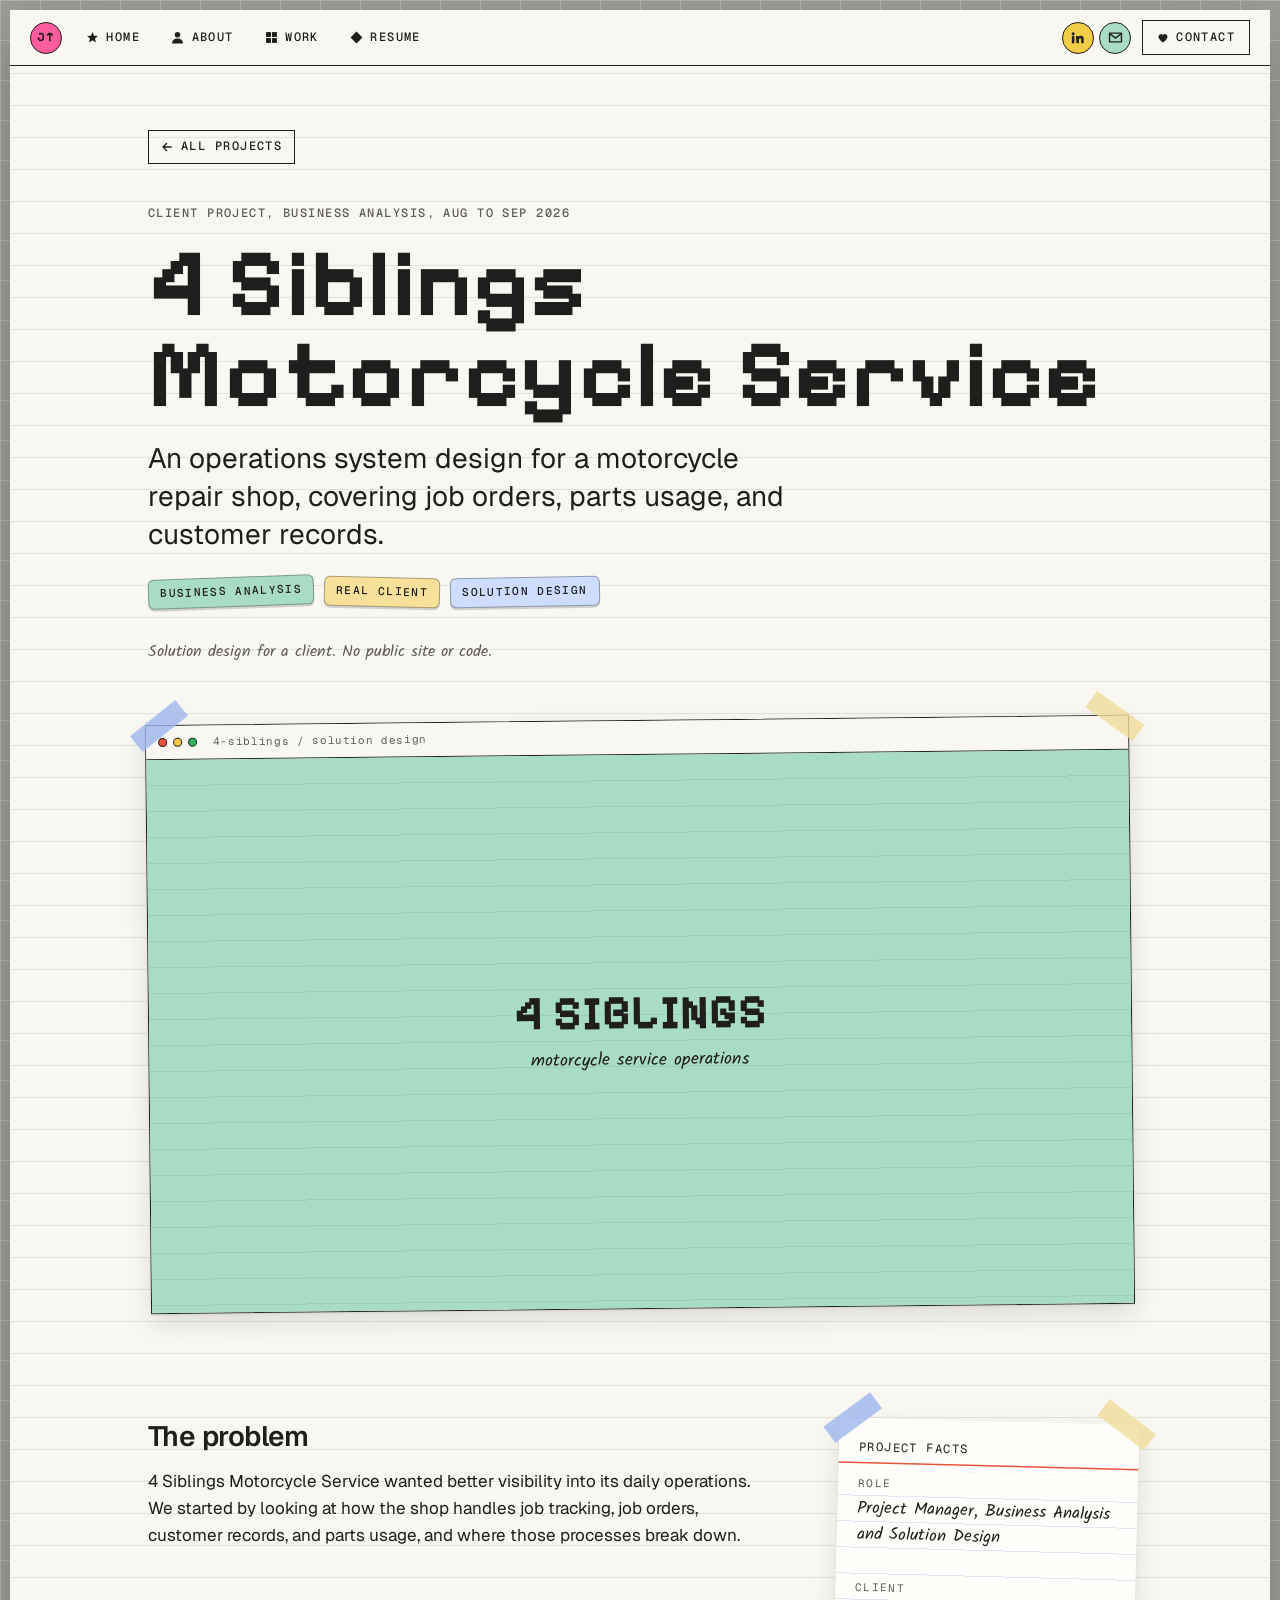
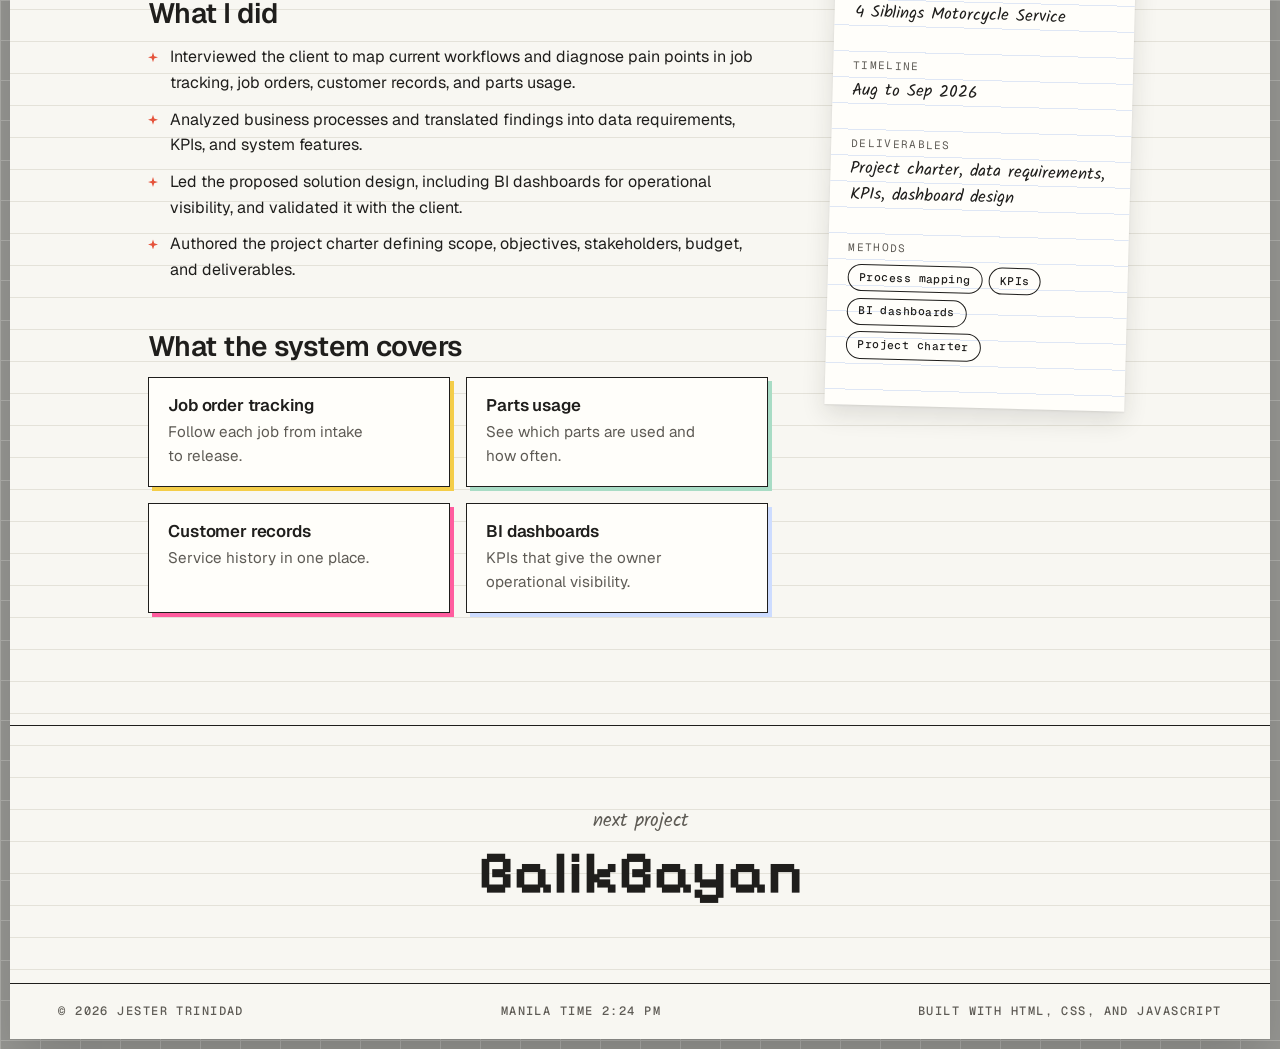
==== projects/4-siblings.html @ 0c41a5ee "Launch Portfolio" ====
<!doctype html>
<html lang="en">
<head>
  <meta charset="utf-8">
  <meta name="viewport" content="width=device-width, initial-scale=1">
  <title>4 Siblings Motorcycle Service | Jester Trinidad</title>
  <meta name="description" content="An operations system design for a motorcycle repair shop, covering job orders, parts usage, and customer records.">
  <meta property="og:title" content="4 Siblings Motorcycle Service | Jester Trinidad">
  <meta property="og:description" content="An operations system design for a motorcycle repair shop, covering job orders, parts usage, and customer records.">
  <link rel="icon" href="../assets/favicon.svg" type="image/svg+xml">
  <link rel="preconnect" href="https://fonts.googleapis.com">
  <link rel="preconnect" href="https://fonts.gstatic.com" crossorigin>
  <link href="https://fonts.googleapis.com/css2?family=Geist:wght@400;500;600&family=Geist+Mono:wght@500&family=Kalam&family=Pixelify+Sans:wght@700&display=swap" rel="stylesheet">
  <link rel="stylesheet" href="../css/base.css">
  <link rel="stylesheet" href="../css/components.css">
  <link rel="stylesheet" href="../css/pages.css">
  <link rel="stylesheet" href="../css/project.css">
</head>
<body>
  <a class="skip-link" href="#main">Skip to content</a>

  <div class="page">

    <!-- ============ Nav ============ -->
    <header class="nav mono">
      <nav class="nav__left" aria-label="Main">
        <a class="nav__logo" href="../index.html" aria-label="Jester Trinidad, home">JT</a>
        <a class="nav__link" href="../index.html">
          <svg viewBox="0 0 24 24" fill="currentColor" aria-hidden="true"><path d="M12 2l2.9 6.6 7.1.6-5.4 4.7 1.6 7.1L12 17.3 5.8 21l1.6-7.1L2 9.2l7.1-.6z"/></svg>
          <span>Home</span>
        </a>
        <a class="nav__link" href="../index.html#about">
          <svg viewBox="0 0 24 24" fill="currentColor" aria-hidden="true"><circle cx="12" cy="7" r="5"/><path d="M2 23c0-6 4.5-9 10-9s10 3 10 9z"/></svg>
          <span>About</span>
        </a>
        <a class="nav__link" href="../index.html#work">
          <svg viewBox="0 0 24 24" fill="currentColor" aria-hidden="true"><rect x="2" y="2" width="9" height="9"/><rect x="13" y="2" width="9" height="9"/><rect x="2" y="13" width="9" height="9"/><rect x="13" y="13" width="9" height="9"/></svg>
          <span>Work</span>
        </a>
        <a class="nav__link" href="../assets/Jester_Trinidad_Resume.pdf" download>
          <svg viewBox="0 0 24 24" fill="currentColor" aria-hidden="true"><path d="M12 1l11 11-11 11L1 12z"/></svg>
          <span>Resume</span>
        </a>
      </nav>

      <div class="nav__right">
        <a class="icon-btn icon-btn--butter" href="https://www.linkedin.com/in/jester-trinidad-b1739522a" target="_blank" rel="noopener" aria-label="LinkedIn">
          <svg viewBox="0 0 24 24" fill="currentColor" aria-hidden="true"><path d="M4.98 3.5a2.5 2.5 0 1 1 0 5 2.5 2.5 0 0 1 0-5zM3 9.5h4V21H3zM9.5 9.5h3.8v1.6h.05c.53-1 1.84-2.05 3.78-2.05 4.04 0 4.79 2.66 4.79 6.12V21h-4v-5.1c0-1.22-.02-2.78-1.7-2.78-1.7 0-1.96 1.33-1.96 2.7V21h-4z"/></svg>
        </a>
        <a class="icon-btn icon-btn--mint" href="mailto:jstr.contact@gmail.com" aria-label="Email">
          <svg viewBox="0 0 24 24" fill="none" stroke="currentColor" stroke-width="2.2" stroke-linejoin="round" aria-hidden="true"><rect x="2.5" y="5" width="19" height="14"/><path d="M3 6l9 7 9-7"/></svg>
        </a>
        <a class="nav__contact" href="../index.html#contact">
          <svg viewBox="0 0 24 24" fill="currentColor" aria-hidden="true"><path d="M12 21s-9-5.6-9-12a5 5 0 0 1 9-3 5 5 0 0 1 9 3c0 6.4-9 12-9 12z"/></svg>
          Contact
        </a>
      </div>
    </header>

    <main id="main">
      <header class="case__hero">
        <a class="case__back mono" href="../index.html#work">
          <svg viewBox="0 0 24 24" fill="none" stroke="currentColor" stroke-width="2.6" stroke-linecap="square" aria-hidden="true"><path d="M20 12H5M11 5l-7 7 7 7"/></svg>
          All projects
        </a>
        <p class="mono case__meta">Client project, business analysis, Aug to Sep 2026</p>
        <h1 class="case__title">4 Siblings Motorcycle Service</h1>
        <p class="case__lede">An operations system design for a motorcycle repair shop, covering job orders, parts usage, and customer records.</p>
        <div class="case__stickers"><span class="sticker sticker--mint" data-drag>Business analysis</span><span class="sticker sticker--butter" data-drag>Real client</span><span class="sticker sticker--sky" data-drag>Solution design</span></div>
        <div class="case__links"><p class="case__note">Solution design for a client. No public site or code.</p></div>
      </header>

      <figure class="case__cover">
        <div class="shot tape "><div class="shot__bar" aria-hidden="true"><span></span><span></span><span></span><span class="shot__url">4-siblings / solution design</span></div><div class="shot__cover" style="--cover: var(--mint);"><strong>4 SIBLINGS</strong><span>motorcycle service operations</span></div></div>
      </figure>

      <section class="section case__body">
        <div class="case__grid">
          <div class="case__main">
            <h2>The problem</h2>
            <p>4 Siblings Motorcycle Service wanted better visibility into its daily operations. We started by looking at how the shop handles job tracking, job orders, customer records, and parts usage, and where those processes break down.</p>

            <h2>What I did</h2>
            <ul class="case__points">
              <li>Interviewed the client to map current workflows and diagnose pain points in job tracking, job orders, customer records, and parts usage.</li>
              <li>Analyzed business processes and translated findings into data requirements, KPIs, and system features.</li>
              <li>Led the proposed solution design, including BI dashboards for operational visibility, and validated it with the client.</li>
              <li>Authored the project charter defining scope, objectives, stakeholders, budget, and deliverables.</li>
            </ul>

            <h2>What the system covers</h2>
            <ul class="features">
              <li class="feature"><h3>Job order tracking</h3><p>Follow each job from intake to release.</p></li>
              <li class="feature"><h3>Parts usage</h3><p>See which parts are used and how often.</p></li>
              <li class="feature"><h3>Customer records</h3><p>Service history in one place.</p></li>
              <li class="feature"><h3>BI dashboards</h3><p>KPIs that give the owner operational visibility.</p></li>
            </ul>

          </div>

          <aside class="index-card tape case__facts">
            <p class="index-card__title">Project facts</p>
            <dl>
              <dt>Role</dt><dd>Project Manager, Business Analysis and Solution Design</dd><dt>Client</dt><dd>4 Siblings Motorcycle Service</dd><dt>Timeline</dt><dd>Aug to Sep 2026</dd><dt>Deliverables</dt><dd>Project charter, data requirements, KPIs, dashboard design</dd>
              <dt>Methods</dt><dd><ul class="tech"><li>Process mapping</li><li>KPIs</li><li>BI dashboards</li><li>Project charter</li></ul></dd>
              
            </dl>
          </aside>
        </div>
      </section>

      <a class="case__next" href="balikbayan.html">
        <span class="hand">next project</span><br>
        <strong>BalikBayan</strong>
      </a>
    </main>

    <footer class="footer mono">
      <span>&copy; <span data-year>2026</span> Jester Trinidad</span>
      <span>Manila time <time data-clock>PH</time></span>
      <span>Built with HTML, CSS, and JavaScript</span>
    </footer>
  </div>

  <div class="toast" role="status" aria-live="polite"></div>

  <script src="../js/main.js" defer></script>
</body>
</html>
---- css/base.css ----
/* ==========================================================
   base.css
   Design tokens, reset, typography, paper backgrounds.
   To change the look of the whole site, start here.
   ========================================================== */

:root {
  /* Color */
  --desk: #9a9a96;          /* grid behind the page */
  --desk-line: #b1b1ad;
  --paper: #f8f7f2;         /* notebook page */
  --paper-rule: #e4e2d9;    /* ruled lines */
  --card: #fffefa;          /* polaroids, index cards */
  --ink: #1f1e1c;           /* main text */
  --ink-soft: #5e5b55;      /* secondary text */
  --line: #1f1e1c;          /* outlines */

  --red: #e5533b;           /* name box outline */
  --blue: #2c59dc;
  --mint: #a8dcc5;
  --butter: #f4cd48;
  --pink: #ff5c9e;
  --green: #2fb35c;
  --sky: #cddcff;

  /* Type */
  --font-pixel: "Pixelify Sans", "Courier New", monospace;
  --font-body: "Geist", "Segoe UI", system-ui, sans-serif;
  --font-mono: "Geist Mono", ui-monospace, "SFMono-Regular", monospace;
  --font-hand: "Kalam", "Segoe Print", cursive;

  --text-xs: 0.75rem;
  --text-sm: 0.875rem;
  --text-base: 1rem;
  --text-lg: 1.1875rem;
  --text-xl: clamp(1.4rem, 1.2rem + 0.9vw, 1.75rem);
  --text-2xl: clamp(1.9rem, 1.4rem + 2.2vw, 2.75rem);
  --text-name: clamp(3.75rem, 2rem + 8vw, 8.5rem);

  /* Space */
  --gutter: clamp(1.25rem, 4vw, 3rem);
  --section: clamp(4rem, 9vw, 7rem);

  /* Shape and depth */
  --radius-sm: 4px;
  --radius-md: 10px;
  --shadow-soft: 0 1px 2px rgba(31, 30, 28, 0.08), 0 10px 24px rgba(31, 30, 28, 0.12);
  --shadow-lift: 0 2px 6px rgba(31, 30, 28, 0.1), 0 20px 40px rgba(31, 30, 28, 0.18);

  /* Motion */
  --ease: cubic-bezier(0.22, 0.7, 0.2, 1);
  --spring: cubic-bezier(0.34, 1.56, 0.64, 1);
  --dur: 220ms;
}

/* Reset */
*,
*::before,
*::after { box-sizing: border-box; }

html {
  -webkit-text-size-adjust: 100%;
  scroll-behavior: smooth;
  scroll-padding-top: 5rem;
}

body {
  margin: 0;
  padding: clamp(6px, 0.8vw, 12px);
  color: var(--ink);
  font-family: var(--font-body);
  font-size: var(--text-base);
  line-height: 1.6;
  -webkit-font-smoothing: antialiased;
  background-color: var(--desk);
  background-image:
    linear-gradient(var(--desk-line) 1.5px, transparent 1.5px),
    linear-gradient(90deg, var(--desk-line) 1.5px, transparent 1.5px);
  background-size: 40px 40px;
}

img,
svg { display: block; max-width: 100%; }

img { height: auto; }

p,
figure,
h1,
h2,
h3 { margin: 0; }

ul { margin: 0; padding: 0; list-style: none; }

a { color: inherit; }

button { font: inherit; color: inherit; }

h1,
h2,
h3 {
  font-weight: 600;
  line-height: 1.1;
  letter-spacing: -0.02em;
  text-wrap: balance;
}

p { text-wrap: pretty; }

/* The notebook page that holds everything */
.page {
  max-width: 1440px;
  margin-inline: auto;
  overflow: hidden;
  background-color: var(--paper);
  background-image: repeating-linear-gradient(
    to bottom,
    transparent 0 31px,
    var(--paper-rule) 31px 32px
  );
  box-shadow: 0 30px 60px rgba(0, 0, 0, 0.18);
}

/* Shared text styles */
.hand {
  font-family: var(--font-hand);
  font-weight: 400;
  letter-spacing: 0;
}

.mono {
  font-family: var(--font-mono);
  font-size: var(--text-xs);
  font-weight: 500;
  letter-spacing: 0.12em;
  text-transform: uppercase;
}

.muted { color: var(--ink-soft); }

.section { padding: var(--section) var(--gutter); }

/* Accessibility */
.visually-hidden {
  position: absolute !important;
  width: 1px;
  height: 1px;
  overflow: hidden;
  clip: rect(0 0 0 0);
  white-space: nowrap;
}

.skip-link {
  position: absolute;
  left: 1rem;
  top: -100px;
  z-index: 100;
  padding: 0.6rem 1rem;
  background: var(--ink);
  color: var(--paper);
  text-decoration: none;
}

.skip-link:focus { top: 1rem; }

:focus-visible {
  outline: 3px solid var(--blue);
  outline-offset: 3px;
}

::selection { background: var(--butter); }

@media (prefers-reduced-motion: reduce) {
  *,
  *::before,
  *::after {
    animation-duration: 0.01ms !important;
    animation-iteration-count: 1 !important;
    transition-duration: 0.01ms !important;
  }

  html { scroll-behavior: auto; }
}
---- css/components.css ----
/* ==========================================================
   components.css
   Reusable pieces: nav, buttons, stickers, name box, avatars,
   polaroids, tape, skill chips, index cards, project tabs, toast.
   ========================================================== */

/* ---------- Nav ---------- */
.nav {
  position: sticky;
  top: 0;
  z-index: 60;
  display: flex;
  align-items: stretch;
  justify-content: space-between;
  gap: 1rem;
  padding: 0.6rem clamp(0.75rem, 2vw, 1.25rem);
  border-bottom: 1.5px solid var(--line);
  background: var(--paper);
}

.nav__left,
.nav__right {
  display: flex;
  align-items: center;
  gap: 0.35rem;
}

.nav__logo {
  display: grid;
  place-items: center;
  width: 32px;
  height: 32px;
  margin-right: 0.35rem;
  border: 1.5px solid var(--line);
  border-radius: 50%;
  background: var(--pink);
  font: 700 0.8rem/1 var(--font-pixel);
  text-decoration: none;
  transition: transform 400ms var(--spring);
}

.nav__logo:hover { transform: rotate(-20deg) scale(1.08); }

.nav__link {
  display: inline-flex;
  align-items: center;
  gap: 0.45rem;
  padding: 0.5rem 0.8rem;
  text-decoration: none;
  transition: background-color var(--dur) var(--ease);
}

.nav__link svg { width: 13px; height: 13px; }

.nav__link:hover { background: rgba(244, 205, 72, 0.45); }

.nav__link[aria-current="page"] { background: var(--butter); }

.icon-btn {
  display: grid;
  place-items: center;
  width: 32px;
  height: 32px;
  border: 1.5px solid var(--line);
  border-radius: 50%;
  text-decoration: none;
  transition: transform 300ms var(--spring);
}

.icon-btn svg { width: 15px; height: 15px; }
.icon-btn:hover { transform: translateY(-3px) rotate(-8deg); }
.icon-btn--butter { background: var(--butter); }
.icon-btn--pink { background: var(--pink); }
.icon-btn--mint { background: var(--mint); }

.nav__contact {
  display: inline-flex;
  align-items: center;
  gap: 0.45rem;
  margin-left: 0.35rem;
  padding: 0.45rem 0.85rem;
  border: 1.5px solid var(--line);
  text-decoration: none;
  transition: background-color var(--dur) var(--ease), color var(--dur) var(--ease);
}

.nav__contact svg { width: 12px; height: 12px; }
.nav__contact:hover { background: var(--ink); color: var(--paper); }

@media (max-width: 760px) {
  .nav__link span { display: none; }
  .nav__link { padding: 0.5rem 0.6rem; }
  .nav__link svg { width: 15px; height: 15px; }
  .icon-btn--mint { display: none; }
}

@media (max-width: 420px) {
  .nav__right .icon-btn { display: none; }
}

/* ---------- Buttons ---------- */
.btn {
  display: inline-flex;
  align-items: center;
  gap: 0.75rem;
  padding: 0.35rem 1.1rem 0.35rem 0.35rem;
  border: 1.5px solid var(--line);
  background: var(--ink);
  color: var(--paper);
  font-family: var(--font-mono);
  font-size: var(--text-xs);
  font-weight: 500;
  letter-spacing: 0.12em;
  text-transform: uppercase;
  text-decoration: none;
  cursor: pointer;
  box-shadow: 0 0 0 var(--ink);
  transition:
    transform var(--dur) var(--ease),
    box-shadow var(--dur) var(--ease);
}

.btn__icon {
  display: grid;
  place-items: center;
  width: 30px;
  height: 30px;
  background: var(--blue);
  color: #fff;
}

.btn__icon svg { width: 13px; height: 13px; transition: transform var(--dur) var(--ease); }

.btn:hover {
  transform: translate(-3px, -3px);
  box-shadow: 4px 4px 0 var(--blue);
}

.btn:hover .btn__icon svg { transform: rotate(45deg); }

.btn:active {
  transform: translate(0, 0);
  box-shadow: 0 0 0 var(--blue);
}

.btn--light {
  background: var(--card);
  color: var(--ink);
}

.btn--light .btn__icon { background: var(--butter); color: var(--ink); }
.btn--light:hover { box-shadow: 4px 4px 0 var(--ink); }

/* ---------- Stickers and notes ---------- */
.sticker {
  display: inline-block;
  padding: 0.3rem 0.7rem;
  border: 1.5px solid rgba(31, 30, 28, 0.35);
  border-radius: 6px;
  font-family: var(--font-mono);
  font-size: 0.7rem;
  font-weight: 500;
  letter-spacing: 0.12em;
  text-transform: uppercase;
  white-space: nowrap;
  box-shadow: 0 2px 0 rgba(31, 30, 28, 0.18);
}

.sticker--mint { background: var(--mint); }
.sticker--butter { background: #f7e19a; }

.note {
  display: inline-block;
  padding: 0.45rem 0.75rem;
  font-family: var(--font-hand);
  font-size: 1rem;
  line-height: 1.2;
  white-space: nowrap;
  box-shadow: var(--shadow-soft);
}

.note--butter { background: var(--butter); }
.note--mint { background: var(--mint); }

/* ---------- Name box ---------- */
.namebox {
  display: inline-block;
  padding: clamp(0.6rem, 1.5vw, 1.1rem) clamp(1.25rem, 3vw, 2.25rem);
  border: 2px solid var(--red);
  border-radius: 4px;
}

.namebox__name {
  display: flex;
  font-family: var(--font-pixel);
  font-size: var(--text-name);
  font-weight: 700;
  line-height: 0.95;
  letter-spacing: 0.02em;
}

.namebox__name span {
  display: inline-block;
  transition: transform 320ms var(--spring), color 200ms var(--ease);
}

.namebox__name span:hover {
  transform: translateY(-10px) rotate(-6deg);
  color: var(--red);
}

/* ---------- Status line ---------- */
.status {
  display: inline-flex;
  align-items: center;
  gap: 0.55rem;
}

.status__dot {
  position: relative;
  width: 8px;
  height: 8px;
  border-radius: 50%;
  background: var(--blue);
}

.status__dot::after {
  content: "";
  position: absolute;
  inset: -4px;
  border-radius: 50%;
  border: 2px solid var(--blue);
  opacity: 0;
  animation: ping 2.4s var(--ease) infinite;
}

@keyframes ping {
  0% { transform: scale(0.6); opacity: 0.8; }
  80%, 100% { transform: scale(1.8); opacity: 0; }
}

/* ---------- Draggable items ---------- */
[data-drag] {
  --dx: 0px;
  --dy: 0px;
  --r: 0deg;
  transform: translate(var(--dx), var(--dy)) rotate(var(--r));
  cursor: grab;
  touch-action: none;
  user-select: none;
  -webkit-user-select: none;
  transition: box-shadow var(--dur) var(--ease), scale var(--dur) var(--ease);
}

[data-drag]:hover { scale: 1.03; }

[data-drag].is-dragging {
  cursor: grabbing;
  scale: 1.06;
  z-index: 40;
  box-shadow: var(--shadow-lift);
}

[data-drag] img { pointer-events: none; }

/* ---------- Avatar ---------- */
.avatar {
  width: clamp(54px, 5.5vw, 70px);
  aspect-ratio: 1;
  padding: 3px;
  border: 3px solid var(--red);
  border-radius: 50%;
  background: var(--card);
  box-shadow: var(--shadow-soft);
}

.avatar img {
  width: 100%;
  height: 100%;
  border-radius: 50%;
  object-fit: cover;
}

/* ---------- Tape ---------- */
.tape {
  position: relative;
}

.tape::before,
.tape::after {
  content: "";
  position: absolute;
  top: -10px;
  width: 58px;
  height: 20px;
  opacity: 0.8;
  pointer-events: none;
}

.tape::before {
  left: -16px;
  background: #9fb6ee;
  transform: rotate(-38deg);
}

.tape::after {
  right: -16px;
  background: #f1dc9a;
  transform: rotate(36deg);
}

/* ---------- Polaroid ---------- */
.polaroid {
  width: 100%;
  padding: 10px 10px 0;
  background: var(--card);
  box-shadow: var(--shadow-soft);
}

.polaroid img {
  width: 100%;
  aspect-ratio: 4 / 5;
  object-fit: cover;
}

.polaroid figcaption {
  padding: 0.45rem 0 0.6rem;
  font-family: var(--font-hand);
  font-size: 0.95rem;
  text-align: center;
}

/* ---------- Boxed label ---------- */
.boxlabel {
  display: inline-block;
  padding: 0.2rem 0.8rem;
  border: 1.5px solid var(--line);
  border-radius: 3px;
  background: var(--paper);
  font-size: var(--text-xl);
  font-weight: 500;
}

/* ---------- Skill chips (torn paper) ---------- */
.chip-row {
  display: flex;
  flex-wrap: wrap;
  justify-content: center;
  gap: 0.75rem 0.9rem;
}

.chip {
  display: inline-flex;
  align-items: stretch;
  gap: 6px;
  transition: transform 320ms var(--spring);
}

.chip:nth-child(odd):hover { transform: rotate(-3deg) translateY(-3px); }
.chip:nth-child(even):hover { transform: rotate(3deg) translateY(-3px); }

.chip__label,
.chip__icon {
  --torn: polygon(
    0 8%, 4% 0, 12% 6%, 22% 1%, 33% 5%, 45% 0, 57% 6%, 68% 1%, 80% 5%, 91% 0, 100% 7%,
    97% 30%, 100% 52%, 97% 74%, 100% 93%,
    90% 100%, 79% 95%, 67% 100%, 55% 94%, 43% 100%, 31% 95%, 20% 100%, 9% 94%, 0 100%,
    3% 76%, 0 54%, 3% 30%
  );
  clip-path: var(--torn);
  background: var(--chip, var(--butter));
}

.chip__label {
  padding: 0.55rem 1.1rem;
  font-size: clamp(0.95rem, 0.85rem + 0.4vw, 1.15rem);
  font-weight: 600;
  color: var(--chip-ink, var(--ink));
}

.chip__icon {
  display: grid;
  place-items: center;
  width: 44px;
  background: var(--chip-2, var(--chip));
  color: var(--chip-ink, var(--ink));
}

.chip__icon svg { width: 20px; height: 20px; }

/* ---------- Index card ---------- */
.index-card {
  /* 18px top padding + 22px title + 12px gap = text starts at 52px.
     Rules repeat every 26px so each line of text sits on one. */
  padding: 18px 1.25rem 1.25rem;
  background:
    linear-gradient(var(--red), var(--red)) 0 44px / 100% 1.5px no-repeat,
    repeating-linear-gradient(to bottom, transparent 0 25px, #dfe7f5 25px 26px) 0 52px / 100% calc(100% - 52px) no-repeat,
    var(--card);
  box-shadow: var(--shadow-soft);
  font-family: var(--font-hand);
  font-size: 1.05rem;
  line-height: 26px;
}

.index-card__title {
  margin-bottom: 12px;
  font-family: var(--font-mono);
  font-size: var(--text-xs);
  letter-spacing: 0.12em;
  line-height: 22px;
  text-transform: uppercase;
}

/* ---------- Project tabs ---------- */
.stack__tabs {
  display: flex;
  overflow-x: auto;
  padding-left: clamp(0.5rem, 2vw, 1rem);
  scrollbar-width: none;
}

.stack__tabs::-webkit-scrollbar { display: none; }

.stack__tab {
  --tab: var(--ink);
  --tab-ink: var(--paper);
  position: relative;
  flex: none;
  display: inline-flex;
  align-items: center;
  gap: 0.6rem;
  margin-right: -18px;
  padding: 0.95rem 2.6rem 0.8rem 1.4rem;
  border: 0;
  background: var(--tab);
  color: var(--tab-ink);
  font-family: var(--font-mono);
  font-size: var(--text-xs);
  font-weight: 500;
  letter-spacing: 0.14em;
  text-transform: uppercase;
  cursor: pointer;
  clip-path: polygon(0 0, calc(100% - 30px) 0, 100% 100%, 0 100%);
  filter: brightness(0.82) saturate(0.85);
  transform: translateY(6px);
  transition:
    transform var(--dur) var(--ease),
    filter var(--dur) var(--ease);
}

.stack__tab svg { width: 10px; height: 10px; }

.stack__tab:hover { transform: translateY(0); filter: none; }

.stack__tab[aria-selected="true"] {
  z-index: 2;
  filter: none;
  transform: translateY(0);
}

.stack__tab:focus-visible { outline-offset: -4px; outline-color: var(--paper); }

.stack__panel {
  --panel: var(--ink);
  --panel-ink: var(--paper);
  display: grid;
  grid-template-columns: minmax(0, 1fr) minmax(0, 0.85fr);
  gap: clamp(2rem, 4vw, 3.5rem);
  padding: clamp(1.75rem, 4vw, 3.25rem);
  background: var(--panel);
  color: var(--panel-ink);
}

.stack__panel[hidden] { display: none; }

.stack__panel.is-entering { animation: panel-in 420ms var(--ease); }

@keyframes panel-in {
  from { opacity: 0; transform: translateY(10px); }
  to { opacity: 1; transform: none; }
}

.panel__meta {
  display: inline-flex;
  align-items: center;
  gap: 0.5rem;
  margin-bottom: 1rem;
}

.panel__meta::before {
  content: "";
  width: 7px;
  height: 7px;
  border-radius: 50%;
  background: currentColor;
}

.panel__title {
  margin-bottom: 0.75rem;
  font-size: clamp(2.25rem, 1.5rem + 3vw, 3.5rem);
  letter-spacing: -0.03em;
}

.panel__lede {
  max-width: 40ch;
  margin-bottom: 1.5rem;
  font-size: var(--text-lg);
  opacity: 0.9;
}

.panel__points li {
  position: relative;
  margin-bottom: 0.6rem;
  padding-left: 1.3rem;
  max-width: 52ch;
}

.panel__points li::before {
  content: "";
  position: absolute;
  left: 0;
  top: 0.55em;
  width: 9px;
  height: 9px;
  background: var(--panel-accent, var(--butter));
  clip-path: polygon(50% 0, 62% 38%, 100% 50%, 62% 62%, 50% 100%, 38% 62%, 0 50%, 38% 38%);
}

.panel__card {
  align-self: center;
  color: var(--ink);
  transform: rotate(1.5deg);
  transition: transform 400ms var(--spring);
}

.panel__card:hover { transform: rotate(-0.5deg) translateY(-4px); }

.panel__card dl {
  margin: 0;
  display: grid;
  gap: 0;
}

.panel__card dt {
  font-family: var(--font-mono);
  font-size: 0.68rem;
  letter-spacing: 0.12em;
  line-height: 26px;
  text-transform: uppercase;
  color: var(--ink-soft);
}

.panel__card dd {
  margin: 0 0 26px;
  font-size: 1.05rem;
}

.panel__card dd:last-child { margin-bottom: 0; }

@media (max-width: 820px) {
  .stack__panel { grid-template-columns: 1fr; }
  .panel__card { max-width: 26rem; }
}

/* ---------- Toast ---------- */
.toast {
  position: fixed;
  left: 50%;
  bottom: 1.5rem;
  z-index: 90;
  padding: 0.7rem 1.1rem;
  background: var(--ink);
  color: var(--paper);
  font-family: var(--font-mono);
  font-size: var(--text-xs);
  letter-spacing: 0.1em;
  text-transform: uppercase;
  box-shadow: 4px 4px 0 var(--green);
  opacity: 0;
  pointer-events: none;
  transform: translate(-50%, 12px);
  transition: opacity var(--dur) var(--ease), transform var(--dur) var(--ease);
}

.toast.is-visible {
  opacity: 1;
  transform: translate(-50%, 0);
}

/* Draggable items need a stacking context */
[data-drag] { position: relative; }

/* ---------- Screenshot in a browser frame ---------- */
.shot {
  display: block;
  border: 1.5px solid var(--line);
  background: var(--card);
  box-shadow: var(--shadow-soft);
  color: var(--ink);
  text-decoration: none;
}

.shot__bar {
  display: flex;
  align-items: center;
  gap: 6px;
  padding: 0.5rem 0.75rem;
  border-bottom: 1.5px solid var(--line);
  background: var(--paper);
}

.shot__bar span:not(.shot__url) {
  width: 9px;
  height: 9px;
  border: 1.5px solid var(--line);
  border-radius: 50%;
}

.shot__bar span:nth-child(1) { background: var(--red); }
.shot__bar span:nth-child(2) { background: var(--butter); }
.shot__bar span:nth-child(3) { background: var(--green); }

.shot__url {
  margin-left: 0.6rem;
  overflow: hidden;
  font-family: var(--font-mono);
  font-size: 0.68rem;
  letter-spacing: 0.06em;
  color: var(--ink-soft);
  white-space: nowrap;
  text-overflow: ellipsis;
}

.shot img {
  width: 100%;
  aspect-ratio: 16 / 9;
  object-fit: cover;
  object-position: top center;
}

/* Cover for projects without a screenshot yet */
.shot__cover {
  display: grid;
  place-content: center;
  gap: 0.6rem;
  aspect-ratio: 16 / 9;
  padding: 1.5rem;
  background:
    repeating-linear-gradient(to bottom, transparent 0 25px, rgba(31, 30, 28, 0.08) 25px 26px),
    var(--cover, var(--mint));
  text-align: center;
}

.shot__cover strong {
  font-family: var(--font-pixel);
  font-size: clamp(1.75rem, 1rem + 3vw, 3rem);
  line-height: 1;
}

.shot__cover span {
  font-family: var(--font-hand);
  font-size: 1.1rem;
}

/* ---------- Tech chips ---------- */
.tech {
  display: flex;
  flex-wrap: wrap;
  gap: 0.4rem;
}

.tech li {
  padding: 0.3rem 0.65rem;
  border: 1.5px solid currentColor;
  border-radius: 999px;
  font-family: var(--font-mono);
  font-size: 0.7rem;
  font-weight: 500;
  letter-spacing: 0.04em;
}

/* ---------- Project panel layout (homepage) ---------- */
.panel__role {
  margin: -0.25rem 0 0.9rem;
  font-weight: 500;
  opacity: 0.85;
}

.panel__label {
  margin: 1.4rem 0 0.6rem;
  opacity: 0.8;
}

.panel__actions {
  margin-top: 1.75rem;
}

.panel__shot {
  align-self: center;
  --r: 1.5deg;
  transform: rotate(var(--r));
  transition: transform 400ms var(--spring), box-shadow 400ms var(--ease);
}

.panel__shot:hover {
  transform: rotate(0deg) translateY(-6px);
  box-shadow: var(--shadow-lift);
}

.btn--light.btn--on-dark:hover { box-shadow: 4px 4px 0 var(--paper); }
---- css/pages.css ----
/* ==========================================================
   pages.css
   Section layouts for the homepage.
   ========================================================== */

/* ---------- Hero ---------- */
.hero {
  padding: clamp(2.5rem, 6vw, 4.5rem) var(--gutter) clamp(3.5rem, 7vw, 5rem);
  text-align: center;
}

.hero__stage {
  position: relative;
  max-width: 920px;
  margin-inline: auto;
  padding-top: 2.75rem;
}

.hero__tag {
  position: absolute;
  top: 0.25rem;
}

.hero__tag--a { left: 17%; --r: -4deg; }
.hero__tag--b { right: 17%; --r: 3deg; }

.hero__hi {
  display: block;
  width: fit-content;
  margin-inline: auto;
  margin-bottom: 0.35rem;
  font-size: 1.15rem;
  line-height: 1;
}

.hero__hi svg {
  width: 46px;
  margin: 0.1rem auto 0;
  color: var(--ink);
}

.hero__notes {
  position: relative;
  display: grid;
  grid-template-columns: 1fr auto 1fr;
  align-items: start;
  gap: 1rem;
  max-width: 760px;
  margin: 0.75rem auto 0;
}

.hero__note-wrap {
  position: relative;
  padding-top: 0.9rem;
}

.hero__note-wrap--left { justify-self: start; }
.hero__note-wrap--right { justify-self: end; }

.hero__note-wrap svg {
  position: absolute;
  top: -1.1rem;
  width: 30px;
  color: var(--ink);
}

.hero__note-wrap--left svg { right: -1.5rem; }
.hero__note-wrap--right svg { left: -1.5rem; transform: scaleX(-1); }

.hero__note-wrap--left .note { --r: -3deg; }
.hero__note-wrap--right .note { --r: 2deg; }

.hero .status {
  padding-top: 0.6rem;
  font-family: var(--font-mono);
  font-size: 0.7rem;
  font-weight: 500;
  letter-spacing: 0.14em;
  text-transform: uppercase;
}

.hero__avatar {
  position: absolute;
}

.hero__avatar--a { left: 1%; top: 40%; --r: -6deg; }
.hero__avatar--b { right: 1%; top: 70%; --r: 8deg; }

.hero__hint {
  position: absolute;
  left: 0;
  top: 22%;
  font-size: 0.9rem;
  color: var(--ink-soft);
  transform: rotate(-4deg);
}

.hero__line {
  max-width: 21ch;
  margin: clamp(2.75rem, 6vw, 4rem) auto 1.75rem;
  font-size: var(--text-2xl);
}

.hero__line .glyph {
  display: inline-block;
  width: 0.78em;
  height: 0.78em;
  margin-inline: 0.12em;
  vertical-align: -0.08em;
  transition: transform 600ms var(--spring);
}

.hero__line .glyph:hover { transform: rotate(180deg) scale(1.15); }

@media (max-width: 760px) {
  .hero__stage { padding-top: 3.5rem; }
  .hero__tag--a { left: 2%; }
  .hero__tag--b { right: 2%; top: 1.9rem; }

  .hero__notes {
    grid-template-columns: 1fr 1fr;
    gap: 1.25rem 0.75rem;
  }

  .hero .status {
    grid-column: 1 / -1;
    grid-row: 2;
    justify-content: center;
  }

  .hero__avatar,
  .hero__hint { display: none; }
}

/* ---------- Divider ---------- */
.divider {
  width: 100%;
  height: 40px;
  color: #b9b6ac;
}

/* ---------- About ---------- */
.about {
  padding-top: 1.5rem;
}

.about__kicker {
  margin-bottom: 1.5rem;
  font-size: 1.1rem;
}

.about__grid {
  display: grid;
  grid-template-columns: 200px minmax(0, 1fr) 230px;
  gap: clamp(1.5rem, 4vw, 3.5rem);
  align-items: start;
  max-width: 1080px;
  margin-inline: auto;
}

.about__photo {
  --r: -5deg;
  margin-top: 3rem;
}

.about__center {
  text-align: center;
}

.about__text {
  max-width: 44ch;
  margin: 1.75rem auto 2.5rem;
  font-family: "Courier Prime", "Courier New", Courier, monospace;
  font-size: clamp(1.05rem, 0.95rem + 0.5vw, 1.25rem);
  line-height: 1.75;
}

.about__card {
  --r: 3deg;
  margin-top: 1rem;
}

.about__card li {
  padding-left: 1.1rem;
  position: relative;
}

.about__card li::before {
  content: "";
  position: absolute;
  left: 0;
  top: 11px;
  width: 6px;
  height: 6px;
  border-radius: 50%;
  background: var(--red);
}

@media (max-width: 900px) {
  .about__grid {
    grid-template-columns: 1fr 1fr;
  }

  .about__center {
    grid-column: 1 / -1;
    grid-row: 1;
  }

  .about__photo { margin-top: 0; max-width: 220px; justify-self: center; }
  .about__card { margin-top: 0; }
}

@media (max-width: 560px) {
  .about__grid { grid-template-columns: 1fr; }
  .about__photo,
  .about__card { justify-self: center; width: min(100%, 260px); }
}

/* ---------- Work ---------- */
.work__head {
  display: flex;
  flex-wrap: wrap;
  align-items: flex-end;
  justify-content: space-between;
  gap: 0.75rem 2rem;
  max-width: 1080px;
  margin: 0 auto 2rem;
}

.work__head .hand { font-size: 1.1rem; margin-bottom: 0.25rem; }
.work__head h2 { font-size: var(--text-2xl); }

.stack {
  max-width: 1080px;
  margin-inline: auto;
  filter: drop-shadow(0 18px 30px rgba(31, 30, 28, 0.16));
}

/* ---------- Paperwork ---------- */
.paperwork__head {
  max-width: 1080px;
  margin: 0 auto 2.25rem;
}

.paperwork__head .hand { font-size: 1.1rem; margin-bottom: 0.25rem; }
.paperwork__head h2 { font-size: var(--text-2xl); }

.paperwork__grid {
  display: grid;
  grid-template-columns: repeat(2, minmax(0, 1fr));
  gap: clamp(1.5rem, 4vw, 3rem);
  max-width: 1080px;
  margin-inline: auto;
}

.paperwork__grid .index-card:first-child { --r: -1.5deg; }
.paperwork__grid .index-card:last-child { --r: 1.5deg; }

.paperwork__grid .index-card {
  transform: rotate(var(--r));
  transition: transform 400ms var(--spring);
}

.paperwork__grid .index-card:hover { transform: rotate(0deg) translateY(-4px); }

.cert-list li {
  display: flex;
  justify-content: space-between;
  gap: 1rem;
}

.cert-list span:last-child { color: var(--ink-soft); white-space: nowrap; }

@media (max-width: 760px) {
  .paperwork__grid { grid-template-columns: 1fr; }
}

/* ---------- Contact ---------- */
.contact {
  text-align: center;
}

.contact .hand {
  margin-bottom: 0.75rem;
  font-size: 1.3rem;
}

.contact .namebox__name {
  justify-content: center;
  font-size: clamp(2.5rem, 1.5rem + 5vw, 5.25rem);
}

.contact__lede {
  max-width: 36rem;
  margin: 1.5rem auto 0;
  color: var(--ink-soft);
  font-size: var(--text-lg);
}

.contact__email {
  display: inline-block;
  margin-top: 0.75rem;
  font-weight: 600;
  font-size: var(--text-xl);
  text-decoration: underline;
  text-decoration-thickness: 2px;
  text-decoration-color: var(--red);
  text-underline-offset: 0.2em;
  overflow-wrap: anywhere;
}

.contact__actions {
  display: flex;
  flex-wrap: wrap;
  justify-content: center;
  gap: 0.9rem;
  margin-top: 2rem;
}

/* ---------- Footer ---------- */
.footer {
  display: flex;
  flex-wrap: wrap;
  justify-content: space-between;
  gap: 0.5rem 2rem;
  padding: 1.1rem var(--gutter);
  border-top: 1.5px solid var(--line);
  background: var(--paper);
  color: var(--ink-soft);
}
---- css/project.css ----
/* ==========================================================
   project.css
   Layout for the project (case study) pages.
   ========================================================== */

.case__hero {
  max-width: 1080px;
  margin-inline: auto;
  padding: clamp(2.5rem, 6vw, 4rem) var(--gutter) 0;
}

.case__back {
  display: inline-flex;
  align-items: center;
  gap: 0.5rem;
  margin-bottom: 2.5rem;
  padding: 0.4rem 0.75rem;
  border: 1.5px solid var(--line);
  text-decoration: none;
  transition: background-color var(--dur) var(--ease), color var(--dur) var(--ease);
}

.case__back svg {
  width: 12px;
  height: 12px;
  transition: transform var(--dur) var(--ease);
}

.case__back:hover { background: var(--ink); color: var(--paper); }
.case__back:hover svg { transform: translateX(-3px); }

.case__meta { margin-bottom: 0.9rem; color: var(--ink-soft); }

.case__title {
  font-family: var(--font-pixel);
  font-size: clamp(2.75rem, 1.5rem + 6vw, 6rem);
  font-weight: 700;
  line-height: 0.95;
  letter-spacing: 0.01em;
}

.case__lede {
  max-width: 44rem;
  margin-top: 1.25rem;
  font-size: var(--text-xl);
  line-height: 1.35;
}

.case__stickers {
  display: flex;
  flex-wrap: wrap;
  gap: 0.6rem;
  margin-top: 1.5rem;
}

.case__stickers .sticker:nth-child(1) { --r: -2deg; }
.case__stickers .sticker:nth-child(2) { --r: 1.5deg; }
.case__stickers .sticker:nth-child(3) { --r: -1deg; }

.sticker--sky { background: var(--sky); }
.sticker--pink { background: #ffc2dc; }

.case__links {
  display: flex;
  flex-wrap: wrap;
  align-items: center;
  gap: 0.9rem;
  margin-top: 2rem;
}

.case__note {
  font-family: var(--font-hand);
  color: var(--ink-soft);
}

.case__cover {
  max-width: 1080px;
  margin: clamp(2.5rem, 5vw, 3.5rem) auto 0;
  padding-inline: var(--gutter);
}

.case__cover .shot {
  transform: rotate(-0.6deg);
}

.case__cover .shot img { aspect-ratio: auto; }

.case__body {
  max-width: 1080px;
  margin-inline: auto;
}

.case__grid {
  display: grid;
  grid-template-columns: minmax(0, 1fr) 300px;
  gap: clamp(2rem, 5vw, 4.5rem);
  align-items: start;
}

.case__main > * + h2 { margin-top: 3rem; }

.case__main h2 {
  margin-bottom: 1rem;
  font-size: var(--text-xl);
}

.case__main p {
  max-width: 62ch;
  font-size: 1.0625rem;
}

.case__main p + p { margin-top: 0.9rem; }

.case__points li {
  position: relative;
  max-width: 62ch;
  margin-bottom: 0.7rem;
  padding-left: 1.4rem;
}

.case__points li::before {
  content: "";
  position: absolute;
  left: 0;
  top: 0.5em;
  width: 10px;
  height: 10px;
  background: var(--red);
  clip-path: polygon(50% 0, 62% 38%, 100% 50%, 62% 62%, 50% 100%, 38% 62%, 0 50%, 38% 38%);
}

.features {
  display: grid;
  grid-template-columns: repeat(2, minmax(0, 1fr));
  gap: 1rem;
}

.feature {
  padding: 1.1rem 1.2rem;
  border: 1.5px solid var(--line);
  background: var(--card);
  transition: transform 300ms var(--spring), box-shadow 300ms var(--ease);
}

.feature:nth-child(4n + 1) { box-shadow: 4px 4px 0 var(--butter); }
.feature:nth-child(4n + 2) { box-shadow: 4px 4px 0 var(--mint); }
.feature:nth-child(4n + 3) { box-shadow: 4px 4px 0 var(--pink); }
.feature:nth-child(4n + 4) { box-shadow: 4px 4px 0 var(--sky); }

.feature:hover { transform: translate(-2px, -2px); }

.feature h3 {
  margin-bottom: 0.35rem;
  font-size: 1.05rem;
  letter-spacing: -0.01em;
}

.feature p {
  color: var(--ink-soft);
  font-size: 0.95rem;
}

.case__facts {
  position: sticky;
  top: 5.5rem;
  --r: 1.5deg;
}

.case__facts dl { margin: 0; }

.case__facts dt {
  font-family: var(--font-mono);
  font-size: 0.68rem;
  letter-spacing: 0.12em;
  text-transform: uppercase;
  color: var(--ink-soft);
}

.case__facts dd { margin: 0 0 26px; }

.case__facts .tech {
  margin-top: 4px;
  font-family: var(--font-body);
  line-height: 1.4;
}

.case__next {
  display: block;
  padding: clamp(3rem, 7vw, 5rem) var(--gutter);
  border-top: 1.5px solid var(--line);
  text-align: center;
  text-decoration: none;
}

.case__next .hand { font-size: 1.2rem; color: var(--ink-soft); }

.case__next strong {
  display: inline-block;
  margin-top: 0.4rem;
  font-family: var(--font-pixel);
  font-size: clamp(2rem, 1.2rem + 3.5vw, 3.75rem);
  line-height: 1;
  transition: color var(--dur) var(--ease), transform 400ms var(--spring);
}

.case__next:hover strong {
  color: var(--red);
  transform: translateX(8px);
}

@media (max-width: 860px) {
  .case__grid { grid-template-columns: 1fr; }
  .case__facts { position: static; max-width: 26rem; }
  .features { grid-template-columns: 1fr; }
}

.case__facts { transform: rotate(var(--r)); }
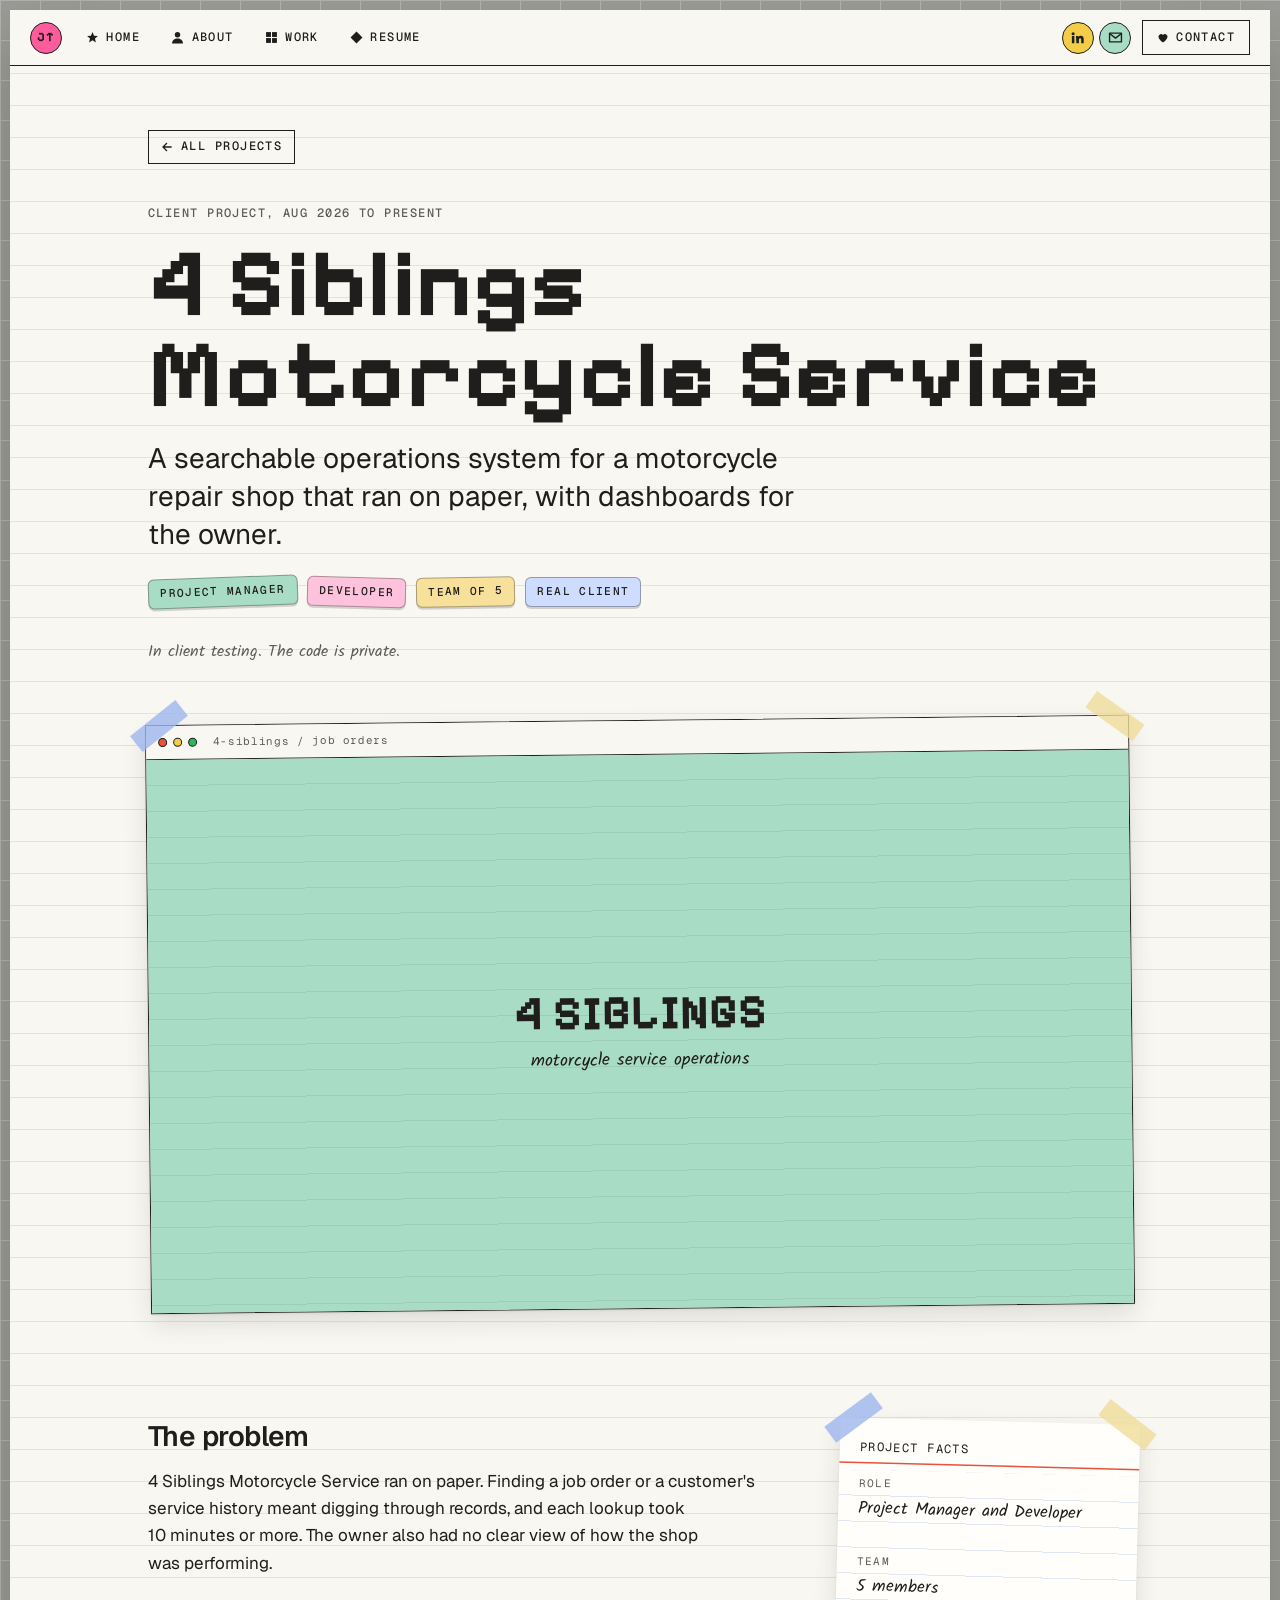
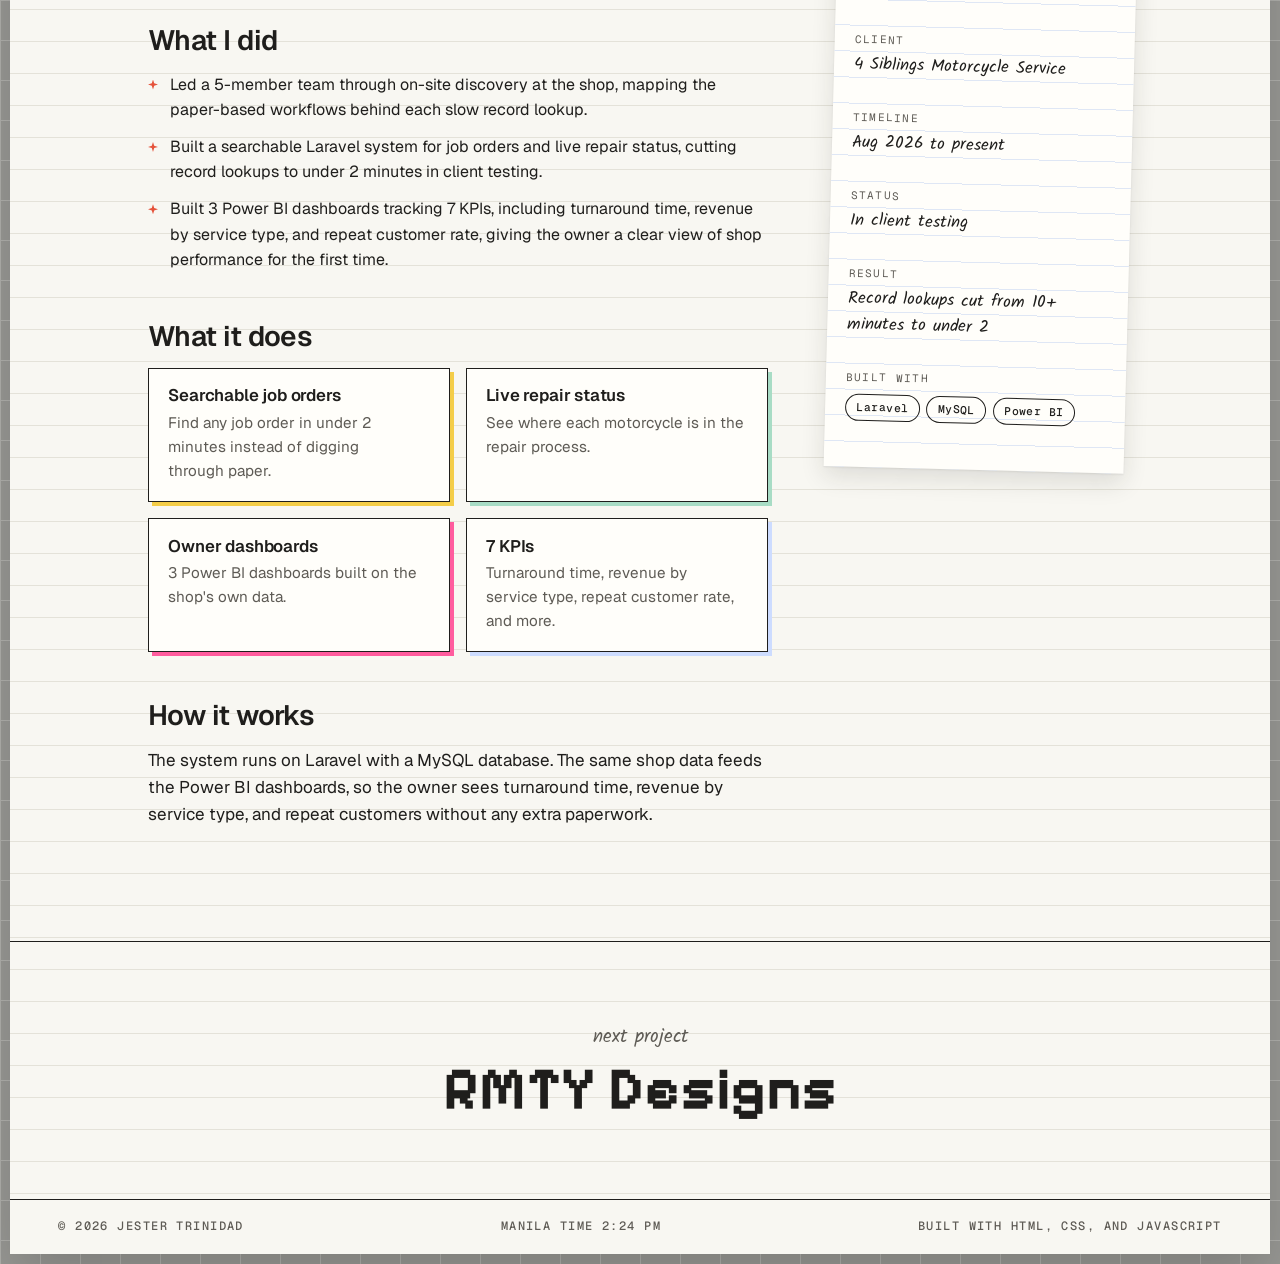
==== commit 01e7356b: "Update site to match new resume" ====
--- a/projects/4-siblings.html
+++ b/projects/4-siblings.html
@@ -4,13 +4,13 @@
   <meta charset="utf-8">
   <meta name="viewport" content="width=device-width, initial-scale=1">
   <title>4 Siblings Motorcycle Service | Jester Trinidad</title>
-  <meta name="description" content="An operations system design for a motorcycle repair shop, covering job orders, parts usage, and customer records.">
+  <meta name="description" content="A searchable operations system for a motorcycle repair shop that ran on paper, with dashboards for the owner.">
   <meta property="og:title" content="4 Siblings Motorcycle Service | Jester Trinidad">
-  <meta property="og:description" content="An operations system design for a motorcycle repair shop, covering job orders, parts usage, and customer records.">
+  <meta property="og:description" content="A searchable operations system for a motorcycle repair shop that ran on paper, with dashboards for the owner.">
   <link rel="icon" href="../assets/favicon.svg" type="image/svg+xml">
   <link rel="preconnect" href="https://fonts.googleapis.com">
   <link rel="preconnect" href="https://fonts.gstatic.com" crossorigin>
-  <link href="https://fonts.googleapis.com/css2?family=Geist:wght@400;500;600&family=Geist+Mono:wght@500&family=Kalam&family=Pixelify+Sans:wght@700&display=swap" rel="stylesheet">
+  <link href="https://fonts.googleapis.com/css2?family=Courier+Prime:wght@400;700&family=Geist:wght@400;500;600&family=Geist+Mono:wght@500&family=Kalam&family=Pixelify+Sans:wght@700&display=swap" rel="stylesheet">
   <link rel="stylesheet" href="../css/base.css">
   <link rel="stylesheet" href="../css/components.css">
   <link rel="stylesheet" href="../css/pages.css">
@@ -63,55 +63,56 @@
           <svg viewBox="0 0 24 24" fill="none" stroke="currentColor" stroke-width="2.6" stroke-linecap="square" aria-hidden="true"><path d="M20 12H5M11 5l-7 7 7 7"/></svg>
           All projects
         </a>
-        <p class="mono case__meta">Client project, business analysis, Aug to Sep 2026</p>
+        <p class="mono case__meta">Client project, Aug 2026 to present</p>
         <h1 class="case__title">4 Siblings Motorcycle Service</h1>
-        <p class="case__lede">An operations system design for a motorcycle repair shop, covering job orders, parts usage, and customer records.</p>
-        <div class="case__stickers"><span class="sticker sticker--mint" data-drag>Business analysis</span><span class="sticker sticker--butter" data-drag>Real client</span><span class="sticker sticker--sky" data-drag>Solution design</span></div>
-        <div class="case__links"><p class="case__note">Solution design for a client. No public site or code.</p></div>
+        <p class="case__lede">A searchable operations system for a motorcycle repair shop that ran on paper, with dashboards for the owner.</p>
+        <div class="case__stickers"><span class="sticker sticker--mint" data-drag>Project Manager</span><span class="sticker sticker--pink" data-drag>Developer</span><span class="sticker sticker--butter" data-drag>Team of 5</span><span class="sticker sticker--sky" data-drag>Real client</span></div>
+        <div class="case__links"><p class="case__note">In client testing. The code is private.</p></div>
       </header>
 
       <figure class="case__cover">
-        <div class="shot tape "><div class="shot__bar" aria-hidden="true"><span></span><span></span><span></span><span class="shot__url">4-siblings / solution design</span></div><div class="shot__cover" style="--cover: var(--mint);"><strong>4 SIBLINGS</strong><span>motorcycle service operations</span></div></div>
+        <div class="shot tape "><div class="shot__bar" aria-hidden="true"><span></span><span></span><span></span><span class="shot__url">4-siblings / job orders</span></div><div class="shot__cover" style="--cover: var(--mint);"><strong>4 SIBLINGS</strong><span>motorcycle service operations</span></div></div>
       </figure>
 
       <section class="section case__body">
         <div class="case__grid">
           <div class="case__main">
             <h2>The problem</h2>
-            <p>4 Siblings Motorcycle Service wanted better visibility into its daily operations. We started by looking at how the shop handles job tracking, job orders, customer records, and parts usage, and where those processes break down.</p>
+            <p>4 Siblings Motorcycle Service ran on paper. Finding a job order or a customer&#x27;s service history meant digging through records, and each lookup took 10 minutes or more. The owner also had no clear view of how the shop was performing.</p>
 
             <h2>What I did</h2>
             <ul class="case__points">
-              <li>Interviewed the client to map current workflows and diagnose pain points in job tracking, job orders, customer records, and parts usage.</li>
-              <li>Analyzed business processes and translated findings into data requirements, KPIs, and system features.</li>
-              <li>Led the proposed solution design, including BI dashboards for operational visibility, and validated it with the client.</li>
-              <li>Authored the project charter defining scope, objectives, stakeholders, budget, and deliverables.</li>
+              <li>Led a 5-member team through on-site discovery at the shop, mapping the paper-based workflows behind each slow record lookup.</li>
+              <li>Built a searchable Laravel system for job orders and live repair status, cutting record lookups to under 2 minutes in client testing.</li>
+              <li>Built 3 Power BI dashboards tracking 7 KPIs, including turnaround time, revenue by service type, and repeat customer rate, giving the owner a clear view of shop performance for the first time.</li>
             </ul>
 
-            <h2>What the system covers</h2>
+            <h2>What it does</h2>
             <ul class="features">
-              <li class="feature"><h3>Job order tracking</h3><p>Follow each job from intake to release.</p></li>
-              <li class="feature"><h3>Parts usage</h3><p>See which parts are used and how often.</p></li>
-              <li class="feature"><h3>Customer records</h3><p>Service history in one place.</p></li>
-              <li class="feature"><h3>BI dashboards</h3><p>KPIs that give the owner operational visibility.</p></li>
+              <li class="feature"><h3>Searchable job orders</h3><p>Find any job order in under 2 minutes instead of digging through paper.</p></li>
+              <li class="feature"><h3>Live repair status</h3><p>See where each motorcycle is in the repair process.</p></li>
+              <li class="feature"><h3>Owner dashboards</h3><p>3 Power BI dashboards built on the shop&#x27;s own data.</p></li>
+              <li class="feature"><h3>7 KPIs</h3><p>Turnaround time, revenue by service type, repeat customer rate, and more.</p></li>
             </ul>
 
+            <h2>How it works</h2>
+            <p>The system runs on Laravel with a MySQL database. The same shop data feeds the Power BI dashboards, so the owner sees turnaround time, revenue by service type, and repeat customers without any extra paperwork.</p>
           </div>
 
           <aside class="index-card tape case__facts">
             <p class="index-card__title">Project facts</p>
             <dl>
-              <dt>Role</dt><dd>Project Manager, Business Analysis and Solution Design</dd><dt>Client</dt><dd>4 Siblings Motorcycle Service</dd><dt>Timeline</dt><dd>Aug to Sep 2026</dd><dt>Deliverables</dt><dd>Project charter, data requirements, KPIs, dashboard design</dd>
-              <dt>Methods</dt><dd><ul class="tech"><li>Process mapping</li><li>KPIs</li><li>BI dashboards</li><li>Project charter</li></ul></dd>
+              <dt>Role</dt><dd>Project Manager and Developer</dd><dt>Team</dt><dd>5 members</dd><dt>Client</dt><dd>4 Siblings Motorcycle Service</dd><dt>Timeline</dt><dd>Aug 2026 to present</dd><dt>Status</dt><dd>In client testing</dd><dt>Result</dt><dd>Record lookups cut from 10+ minutes to under 2</dd>
+              <dt>Built with</dt><dd><ul class="tech"><li>Laravel</li><li>MySQL</li><li>Power BI</li></ul></dd>
               
             </dl>
           </aside>
         </div>
       </section>
 
-      <a class="case__next" href="balikbayan.html">
+      <a class="case__next" href="rmty-designs.html">
         <span class="hand">next project</span><br>
-        <strong>BalikBayan</strong>
+        <strong>RMTY Designs</strong>
       </a>
     </main>
 
--- a/css/pages.css
+++ b/css/pages.css
@@ -328,3 +328,29 @@
   background: var(--paper);
   color: var(--ink-soft);
 }
+
+/* Skills card spans the full width under education and certifications */
+.paperwork__grid .index-card.paperwork__wide {
+  grid-column: 1 / -1;
+  --r: -0.5deg;
+}
+
+.paperwork__grid .index-card:nth-child(2) { --r: 1.5deg; }
+
+.skill-list li {
+  display: grid;
+  grid-template-columns: 11rem minmax(0, 1fr);
+  gap: 0 1rem;
+}
+
+.skill-list__label {
+  font-weight: 700;
+}
+
+@media (max-width: 640px) {
+  .skill-list li { grid-template-columns: 1fr; }
+}
+
+@media (max-width: 640px) {
+  .cert-list li { flex-direction: column; gap: 0; }
+}
